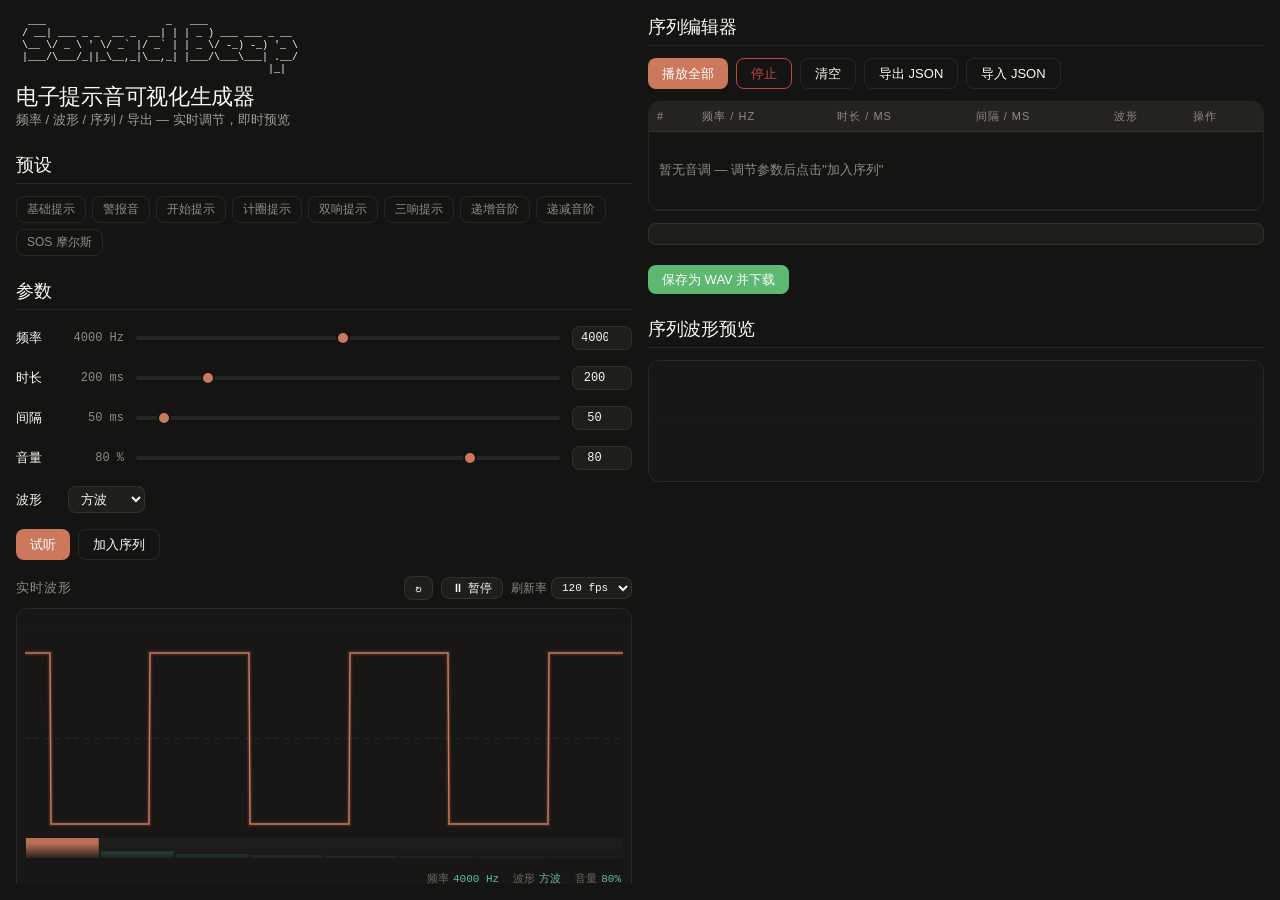
==== index.html @ a67d490d "Add manual refresh button + fix spectrum bar overlap (bottom margin 56px)" ====
<!DOCTYPE html>
<html lang="zh-CN">
<head>
  <meta charset="UTF-8">
  <meta name="viewport" content="width=device-width, initial-scale=1.0">
  <title>一种基于原生 Web 技术的电子提示音生成器</title>
  <link rel="stylesheet" href="style.css">
</head>
<body>
  <main class="app-layout">

    <div class="panel panel-left" id="panelLeft">

      <header class="panel-header">
        <pre class="ascii-logo">
  ___                    _   ___
 / __| ___ _ _  __ _  __| | | _ ) ___ ___ _ __
 \__ \/ _ \ ' \/ _` |/ _` | | _ \/ -_) -_) '_ \
 |___/\___/_||_\__,_|\__,_| |___/\___\___| .__/
                                          |_|
</pre>
        <p class="subtitle">电子提示音可视化生成器</p>
        <p class="subtitle-desc">频率 / 波形 / 序列 / 导出 — 实时调节，即时预览</p>
      </header>

      <div class="panel-section presets-section">
        <h2>预设</h2>
        <hr>
        <div class="preset-buttons" id="presetButtons"></div>
      </div>

      <div class="panel-section params-section">
        <h2>参数</h2>
        <hr>

        <div class="param-group">
          <label class="param-row" for="freq">
            <span class="param-key">频率</span>
            <span class="param-val" id="freqVal">4000 Hz</span>
            <input type="range" id="freq" min="200" max="8000" value="4000" step="10">
            <input type="number" id="freqNum" min="200" max="8000" value="4000" class="param-num">
          </label>
        </div>

        <div class="param-group">
          <label class="param-row" for="duration">
            <span class="param-key">时长</span>
            <span class="param-val" id="durVal">200 ms</span>
            <input type="range" id="duration" min="50" max="1000" value="200" step="10">
            <input type="number" id="durationNum" min="50" max="1000" value="200" class="param-num">
          </label>
        </div>

        <div class="param-group">
          <label class="param-row" for="gap">
            <span class="param-key">间隔</span>
            <span class="param-val" id="gapVal">50 ms</span>
            <input type="range" id="gap" min="0" max="1000" value="50" step="10">
            <input type="number" id="gapNum" min="0" max="1000" value="50" class="param-num">
          </label>
        </div>

        <div class="param-group">
          <label class="param-row" for="volume">
            <span class="param-key">音量</span>
            <span class="param-val" id="volVal">80 %</span>
            <input type="range" id="volume" min="1" max="100" value="80" step="1">
            <input type="number" id="volumeNum" min="1" max="100" value="80" class="param-num">
          </label>
        </div>

        <div class="param-group">
          <label class="param-row" for="waveType">
            <span class="param-key">波形</span>
            <select id="waveType">
              <option value="square">方波</option>
              <option value="sine">正弦波</option>
              <option value="sawtooth">锯齿波</option>
              <option value="triangle">三角波</option>
            </select>
          </label>
        </div>

        <div class="btn-row">
          <button id="btnPreviewSingle" class="btn-primary">试听</button>
          <button id="btnAddToSequence" class="btn-secondary">加入序列</button>
        </div>

        <div class="live-wave-section">
          <div class="live-wave-header">
            <h3>实时波形</h3>
            <div class="live-wave-controls">
              <button id="btnLiveRefresh" class="live-ctrl-btn" title="手动刷新">
                <span class="refresh-icon">↻</span>
              </button>
              <button id="btnLivePause" class="live-ctrl-btn" title="暂停/继续">
                <span class="pause-icon" id="pauseIcon">⏸</span>
                <span class="pause-label" id="pauseLabel">暂停</span>
              </button>
              <label class="live-fps-control">
                <span class="live-fps-label">刷新率</span>
                <select id="liveFpsSelect">
                  <option value="15">15 fps</option>
                  <option value="24">24 fps</option>
                  <option value="30">30 fps</option>
                  <option value="45">45 fps</option>
                  <option value="60">60 fps</option>
                  <option value="90">90 fps</option>
                  <option value="120" selected>120 fps</option>
                </select>
              </label>
            </div>
          </div>
          <div class="live-wave-container" id="liveWaveContainer">
            <canvas id="liveWaveCanvas"></canvas>
            <div class="live-wave-overlay" id="liveWaveOverlay">
              <span class="live-wave-state" id="liveWaveState">初始化中...</span>
            </div>
            <div class="live-wave-params" id="liveWaveParams">
              <div class="param-row-top">
                <span class="lwp-item"><span class="lwp-key">频率</span><span class="lwp-val" id="lwpFreq">4000 Hz</span></span>
                <span class="lwp-item"><span class="lwp-key">波形</span><span class="lwp-val" id="lwpWave">方波</span></span>
                <span class="lwp-item"><span class="lwp-key">音量</span><span class="lwp-val" id="lwpVol">80%</span></span>
              </div>
              <div class="param-row-bottom">
                <span class="lwp-item"><span class="lwp-key">时长</span><span class="lwp-val" id="lwpDur">200 ms</span></span>
                <span class="lwp-item"><span class="lwp-key">间隔</span><span class="lwp-val" id="lwpGap">50 ms</span></span>
                <span class="lwp-item"><span class="lwp-key">FPS</span><span class="lwp-val" id="lwpFps">30</span></span>
              </div>
            </div>
          </div>
        </div>
      </div>
    </div>

    <div class="panel panel-right" id="panelRight">

      <div class="panel-section sequence-section">
        <h2>序列编辑器</h2>
        <hr>

        <div class="btn-row btn-row-toolbar">
          <button id="btnPlayAll" class="btn-primary">播放全部</button>
          <button id="btnStopAll" class="btn-danger">停止</button>
          <button id="btnClearSequence" class="btn-secondary">清空</button>
          <button id="btnExportJSON" class="btn-secondary">导出 JSON</button>
          <button id="btnImportJSON" class="btn-secondary">导入 JSON</button>
          <input type="file" id="importFile" accept=".json" style="display:none">
        </div>

        <div class="table-wrap">
          <table id="sequenceTable">
            <thead>
              <tr>
                <th>#</th>
                <th>频率 / Hz</th>
                <th>时长 / ms</th>
                <th>间隔 / ms</th>
                <th>波形</th>
                <th>操作</th>
              </tr>
            </thead>
            <tbody id="sequenceBody">
              <tr class="empty-row"><td colspan="6">暂无音调 — 调节参数后点击"加入序列"</td></tr>
            </tbody>
          </table>
        </div>

        <div class="seq-footer" id="sequenceSummary"></div>

        <button id="btnSavePattern" class="btn-success">保存为 WAV 并下载</button>
      </div>

      <div class="panel-section waveform-section">
        <h2>序列波形预览</h2>
        <hr>
        <div class="waveform-container" id="seqWaveformContainer">
          <canvas id="waveformCanvas"></canvas>
          <div class="progress-bar" id="waveformProgress"></div>
        </div>
      </div>

    </div>

  </main>

  <script src="app.js"></script>
</body>
</html>
---- style.css ----
* {
  margin: 0;
  padding: 0;
  box-sizing: border-box;
}

:root {
  --canvas: #141413;
  --surface-soft: #1f1e1b;
  --surface-card: #252320;
  --surface-dark: #181715;
  --surface-dark-elevated: #252320;

  --ink: #faf9f5;
  --body-strong: #d4d1c8;
  --body: #a09d96;
  --muted: #8e8b82;
  --muted-soft: #6c6a64;

  --primary: #cc785c;
  --primary-active: #a9583e;
  --primary-disabled: #3d3630;

  --hairline: rgba(250, 249, 245, 0.08);
  --hairline-soft: rgba(250, 249, 245, 0.05);
  --hairline-strong: rgba(250, 249, 245, 0.14);

  --accent-teal: #5db8a6;
  --accent-amber: #e8a55a;

  --on-primary: #ffffff;
  --on-dark: #faf9f5;
  --on-dark-soft: #a09d96;

  --success: #5db872;
  --warning: #d4a017;
  --error: #c64545;

  --radius-xs: 4px;
  --radius-sm: 6px;
  --radius-md: 8px;
  --radius-lg: 12px;
  --radius-xl: 16px;
  --radius-pill: 9999px;

  --spacing-xs: 8px;
  --spacing-sm: 12px;
  --spacing-md: 16px;
  --spacing-lg: 24px;
  --spacing-xl: 32px;

  --font-display: "Cormorant Garamond", "Tiempos Headline", "Georgia", "Times New Roman", serif;
  --font-body: "Inter", -apple-system, BlinkMacSystemFont, "Segoe UI", Roboto, sans-serif;
  --font-code: "JetBrains Mono", ui-monospace, SFMono-Regular, "Cascadia Code", Consolas, "Liberation Mono", monospace;
}

html {
  height: 100%;
}

body {
  font-family: var(--font-body);
  font-size: 14px;
  font-weight: 400;
  line-height: 1.55;
  color: var(--body);
  background: var(--canvas);
  height: 100%;
  overflow: hidden;
  -webkit-font-smoothing: antialiased;
  -moz-osx-font-smoothing: grayscale;
}

.app-layout {
  display: grid;
  grid-template-columns: 1fr 1fr;
  grid-template-rows: 1fr;
  height: 100vh;
  max-height: 100vh;
  gap: var(--spacing-md);
  padding: var(--spacing-md);
  overflow: hidden;
}

.panel {
  display: flex;
  flex-direction: column;
  overflow-y: auto;
  overflow-x: hidden;
  min-height: 0;
  scrollbar-width: thin;
  scrollbar-color: var(--hairline-strong) transparent;
}

.panel::-webkit-scrollbar {
  width: 5px;
}

.panel::-webkit-scrollbar-track {
  background: transparent;
}

.panel::-webkit-scrollbar-thumb {
  background: var(--hairline-strong);
  border-radius: var(--radius-pill);
}

.panel::-webkit-scrollbar-thumb:hover {
  background: var(--muted-soft);
}

.panel-header {
  margin-bottom: var(--spacing-lg);
}

.ascii-logo {
  font-family: var(--font-code);
  font-size: 10px;
  line-height: 1.2;
  color: var(--ink);
  margin-bottom: 8px;
  white-space: pre;
  overflow-x: auto;
  user-select: none;
}

.subtitle {
  font-family: var(--font-display);
  font-size: 22px;
  font-weight: 400;
  line-height: 1.2;
  letter-spacing: -0.3px;
  color: var(--ink);
}

.subtitle-desc {
  font-family: var(--font-body);
  font-size: 13px;
  color: var(--body);
  line-height: 1.5;
}

.panel-section {
  margin-bottom: var(--spacing-lg);
  flex-shrink: 0;
}

.panel-section:last-child {
  margin-bottom: 0;
}

hr {
  border: none;
  border-top: 1px solid var(--hairline);
  margin: 6px 0 12px;
}

h2 {
  font-family: var(--font-display);
  font-size: 18px;
  font-weight: 400;
  line-height: 1.3;
  letter-spacing: -0.3px;
  color: var(--ink);
}

h3 {
  font-family: var(--font-body);
  font-size: 13px;
  font-weight: 500;
  color: var(--muted);
  text-transform: uppercase;
  letter-spacing: 1px;
  margin-bottom: var(--spacing-xs);
}

.preset-buttons {
  display: flex;
  flex-wrap: wrap;
  gap: 6px;
}

.preset-btn {
  padding: 4px 10px;
  font-family: var(--font-body);
  font-size: 12px;
  font-weight: 500;
  line-height: 1.4;
  color: var(--muted);
  background: transparent;
  border: 1px solid var(--hairline);
  border-radius: var(--radius-md);
  cursor: pointer;
  white-space: nowrap;
  transition: background 0.15s, color 0.15s, border-color 0.15s;
}

.preset-btn:hover {
  border-color: var(--hairline-strong);
  color: var(--ink);
  background: var(--surface-soft);
}

.preset-btn.active {
  border-color: var(--primary);
  color: var(--on-primary);
  background: var(--primary);
}

.param-group {
  margin-bottom: var(--spacing-xs);
}

.param-row {
  display: flex;
  align-items: center;
  gap: var(--spacing-sm);
  padding: 4px 0;
  cursor: default;
}

.param-key {
  font-family: var(--font-body);
  font-size: 13px;
  font-weight: 500;
  color: var(--ink);
  min-width: 40px;
  white-space: nowrap;
}

.param-val {
  font-family: var(--font-code);
  font-size: 12px;
  color: var(--muted);
  min-width: 56px;
  text-align: right;
}

.param-row input[type="range"] {
  flex: 1;
  height: 4px;
  -webkit-appearance: none;
  appearance: none;
  background: var(--hairline);
  border-radius: 2px;
  outline: none;
  cursor: pointer;
  min-width: 60px;
}

.param-row input[type="range"]::-webkit-slider-thumb {
  -webkit-appearance: none;
  width: 14px;
  height: 14px;
  border-radius: 50%;
  background: var(--primary);
  cursor: pointer;
  border: 2px solid var(--canvas);
}

.param-row input[type="range"]::-moz-range-thumb {
  width: 14px;
  height: 14px;
  border-radius: 50%;
  background: var(--primary);
  cursor: pointer;
  border: 2px solid var(--canvas);
}

.param-num {
  width: 60px;
  padding: 4px 8px;
  font-family: var(--font-code);
  font-size: 12px;
  color: var(--ink);
  background: var(--surface-soft);
  border: 1px solid var(--hairline);
  border-radius: var(--radius-md);
  text-align: center;
  outline: none;
}

.param-num:focus {
  background: var(--surface-card);
  border-color: var(--primary);
}

.param-row select {
  padding: 4px 8px;
  font-family: var(--font-body);
  font-size: 13px;
  color: var(--ink);
  background: var(--surface-soft);
  border: 1px solid var(--hairline);
  border-radius: var(--radius-md);
  outline: none;
  cursor: pointer;
}

.param-row select:focus {
  background: var(--surface-card);
  border-color: var(--primary);
}

.btn-row {
  display: flex;
  gap: var(--spacing-xs);
  margin-top: var(--spacing-sm);
  flex-wrap: wrap;
}

.btn-row-toolbar {
  margin-top: 0;
  margin-bottom: var(--spacing-sm);
}

button {
  font-family: var(--font-body);
  font-size: 13px;
  font-weight: 500;
  line-height: 1;
  padding: 8px 14px;
  border: none;
  border-radius: var(--radius-md);
  cursor: pointer;
  white-space: nowrap;
  transition: background 0.15s, color 0.15s;
}

button:disabled {
  opacity: 0.35;
  cursor: not-allowed;
}

.btn-primary {
  background: var(--primary);
  color: var(--on-primary);
}

.btn-primary:hover {
  background: var(--primary-active);
}

.btn-primary:active {
  background: var(--primary-active);
}

.btn-secondary {
  background: var(--canvas);
  color: var(--ink);
  border: 1px solid var(--hairline);
}

.btn-secondary:hover {
  background: var(--surface-soft);
  border-color: var(--hairline-strong);
}

.btn-secondary:active {
  background: var(--surface-card);
}

.btn-danger {
  background: var(--canvas);
  color: var(--error);
  border: 1px solid var(--error);
}

.btn-danger:hover {
  background: var(--error);
  color: var(--on-primary);
}

.btn-success {
  background: var(--success);
  color: var(--on-primary);
  margin-top: var(--spacing-xs);
}

.btn-success:hover {
  background: #4ca65e;
}

.btn-small {
  padding: 3px 8px;
  font-size: 12px;
}

.table-wrap {
  overflow-x: auto;
  margin-bottom: var(--spacing-sm);
  max-height: 300px;
  overflow-y: auto;
  border: 1px solid var(--hairline);
  border-radius: var(--radius-lg);
}

#sequenceTable {
  width: 100%;
  border-collapse: collapse;
  font-family: var(--font-body);
  font-size: 13px;
  color: var(--body);
}

#sequenceTable thead {
  position: sticky;
  top: 0;
  z-index: 1;
}

#sequenceTable th {
  background: var(--surface-card);
  color: var(--muted);
  font-weight: 500;
  font-size: 11px;
  letter-spacing: 1px;
  text-transform: uppercase;
  padding: 6px 8px;
  text-align: left;
  border-bottom: 1px solid var(--hairline-strong);
  white-space: nowrap;
}

#sequenceTable td {
  padding: 5px 6px;
  border-bottom: 1px solid var(--hairline);
  vertical-align: middle;
}

#sequenceTable td input {
  width: 64px;
  padding: 3px 6px;
  font-family: var(--font-code);
  font-size: 12px;
  color: var(--ink);
  background: var(--surface-soft);
  border: 1px solid var(--hairline);
  border-radius: var(--radius-md);
  text-align: center;
  outline: none;
}

#sequenceTable td input:focus {
  border-color: var(--primary);
  background: var(--surface-card);
}

#sequenceTable td select {
  padding: 3px 4px;
  font-family: var(--font-body);
  font-size: 12px;
  color: var(--ink);
  background: var(--surface-soft);
  border: 1px solid var(--hairline);
  border-radius: var(--radius-md);
  outline: none;
}

#sequenceTable td select:focus {
  border-color: var(--primary);
}

#sequenceTable .row-actions {
  display: flex;
  gap: 3px;
}

#sequenceTable .empty-row td {
  text-align: left;
  color: var(--muted);
  padding: 28px 10px;
  font-size: 13px;
  font-family: var(--font-body);
}

#sequenceTable tr:hover td {
  background: var(--surface-soft);
}

.seq-footer {
  font-size: 13px;
  color: var(--body);
  margin-bottom: var(--spacing-sm);
  padding: 10px 14px;
  background: var(--surface-soft);
  border: 1px solid var(--hairline);
  border-radius: var(--radius-md);
}

.seq-footer span {
  color: var(--accent-amber);
  font-weight: 500;
}

.live-wave-section {
  margin-top: var(--spacing-md);
}

.live-wave-header {
  display: flex;
  align-items: center;
  justify-content: space-between;
  margin-bottom: var(--spacing-xs);
}

.live-wave-header h3 {
  margin-bottom: 0;
}

.live-wave-controls {
  display: flex;
  align-items: center;
  gap: var(--spacing-xs);
}

.live-ctrl-btn {
  display: inline-flex;
  align-items: center;
  justify-content: center;
  gap: 4px;
  padding: 4px 10px;
  font-family: var(--font-body);
  font-size: 12px;
  font-weight: 500;
  color: var(--ink);
  background: var(--surface-soft);
  border: 1px solid var(--hairline);
  border-radius: var(--radius-md);
  cursor: pointer;
  transition: background 0.15s, border-color 0.15s;
  line-height: 1;
  white-space: nowrap;
}

.live-ctrl-btn:hover {
  background: var(--surface-card);
  border-color: var(--hairline-strong);
}

.live-ctrl-btn.paused {
  border-color: var(--accent-amber);
  color: var(--accent-amber);
  background: rgba(232, 165, 90, 0.08);
}

.pause-icon {
  font-size: 12px;
  line-height: 1;
}

.pause-label {
  font-size: 12px;
}

.refresh-icon {
  font-size: 14px;
  line-height: 1;
}

.live-fps-control {
  display: inline-flex;
  align-items: center;
  gap: 4px;
  font-family: var(--font-body);
  font-size: 12px;
  color: var(--muted);
}

.live-fps-label {
  white-space: nowrap;
}

.live-fps-control select {
  padding: 3px 6px;
  font-family: var(--font-code);
  font-size: 11px;
  color: var(--ink);
  background: var(--surface-soft);
  border: 1px solid var(--hairline);
  border-radius: var(--radius-md);
  outline: none;
  cursor: pointer;
}

.live-fps-control select:focus {
  border-color: var(--primary);
  background: var(--surface-card);
}

.live-wave-container {
  position: relative;
  background: var(--surface-dark);
  border-radius: var(--radius-lg);
  border: 1px solid var(--hairline);
  overflow: hidden;
  min-height: 140px;
}

.live-wave-container canvas {
  display: block;
  width: 100%;
  height: auto;
}

.live-wave-overlay {
  position: absolute;
  top: 0;
  left: 0;
  right: 0;
  bottom: 0;
  display: flex;
  align-items: center;
  justify-content: center;
  pointer-events: none;
  transition: opacity 0.3s;
}

.live-wave-overlay.hidden {
  opacity: 0;
}

.live-wave-state {
  font-family: var(--font-code);
  font-size: 12px;
  color: var(--muted);
  background: var(--surface-dark-elevated);
  padding: 6px 14px;
  border-radius: var(--radius-pill);
  border: 1px solid var(--hairline);
}

.live-wave-state.error {
  color: var(--error);
  border-color: var(--error);
}

.live-wave-params {
  position: absolute;
  bottom: 0;
  left: 0;
  right: 0;
  background: linear-gradient(to bottom, rgba(24, 23, 21, 0), rgba(24, 23, 21, 0.85) 20%, rgba(24, 23, 21, 0.95));
  padding: 28px 10px 8px;
  pointer-events: none;
  display: flex;
  flex-direction: column;
  gap: 3px;
  opacity: 0;
  transition: opacity 0.3s;
  z-index: 2;
}

.live-wave-params.visible {
  opacity: 1;
}

.param-row-top,
.param-row-bottom {
  display: flex;
  justify-content: flex-end;
  gap: 14px;
}

.lwp-item {
  display: inline-flex;
  align-items: baseline;
  gap: 4px;
  font-family: var(--font-code);
  font-size: 11px;
  white-space: nowrap;
}

.lwp-key {
  color: var(--muted-soft);
  font-weight: 400;
}

.lwp-val {
  color: var(--accent-teal);
  font-weight: 500;
}

.waveform-container {
  position: relative;
  background: var(--surface-dark);
  border-radius: var(--radius-lg);
  border: 1px solid var(--hairline);
  overflow: hidden;
  min-height: 120px;
}

.waveform-container canvas {
  display: block;
  width: 100%;
  height: auto;
}

.progress-bar {
  position: absolute;
  top: 0;
  bottom: 0;
  width: 2px;
  background: var(--primary);
  opacity: 0;
  pointer-events: none;
  transition: opacity 0.1s;
}

.progress-bar.visible {
  opacity: 1;
}

@media (min-width: 1400px) {
  .app-layout {
    grid-template-columns: 480px 1fr;
    gap: var(--spacing-lg);
    padding: var(--spacing-lg);
  }
}

@media (max-width: 1399px) and (min-width: 900px) {
  .app-layout {
    grid-template-columns: 1fr 1fr;
    gap: var(--spacing-md);
    padding: var(--spacing-md);
  }
}

@media (max-width: 899px) {
  html {
    height: auto;
  }

  body {
    height: auto;
    overflow: auto;
  }

  .app-layout {
    grid-template-columns: 1fr;
    grid-template-rows: auto;
    height: auto;
    max-height: none;
    gap: var(--spacing-lg);
    padding: var(--spacing-md);
    overflow: visible;
  }

  .panel {
    overflow-y: visible;
    min-height: auto;
    max-height: none;
  }

  .panel-left {
    padding-bottom: var(--spacing-md);
    border-bottom: 1px solid var(--hairline);
  }

  .table-wrap {
    max-height: 240px;
  }

  .live-wave-container {
    min-height: 120px;
  }

  .waveform-container {
    min-height: 100px;
  }
}

@media (max-width: 500px) {
  .app-layout {
    padding: var(--spacing-sm);
    gap: var(--spacing-md);
  }

  .ascii-logo {
    font-size: 8px;
  }

  .subtitle {
    font-size: 18px;
  }

  .subtitle-desc {
    font-size: 12px;
  }

  h2 {
    font-size: 16px;
  }

  .param-row {
    flex-wrap: wrap;
    gap: var(--spacing-xs);
  }

  .param-val {
    text-align: left;
    min-width: auto;
  }

  .param-row input[type="range"] {
    min-width: 60px;
    order: 1;
    flex-basis: 100%;
  }

  .btn-row {
    flex-direction: column;
    align-items: stretch;
  }

  .btn-row button {
    width: 100%;
  }

  .live-wave-container {
    min-height: 100px;
  }

  .waveform-container {
    min-height: 80px;
  }

  .table-wrap {
    max-height: 200px;
  }

  #sequenceTable td input {
    width: 52px;
  }
}

@media (max-height: 700px) {
  .ascii-logo {
    font-size: 8px;
    margin-bottom: 4px;
  }

  .subtitle {
    font-size: 16px;
  }

  .subtitle-desc {
    font-size: 11px;
  }

  .panel-header {
    margin-bottom: var(--spacing-sm);
  }

  .panel-section {
    margin-bottom: var(--spacing-sm);
  }

  .preset-btn {
    padding: 3px 8px;
    font-size: 11px;
  }

  .param-row {
    padding: 2px 0;
  }

  h2 {
    font-size: 15px;
  }

  hr {
    margin: 4px 0 8px;
  }

  .live-wave-container {
    min-height: 100px;
  }

  .waveform-container {
    min-height: 80px;
  }

  .table-wrap {
    max-height: 180px;
  }
}
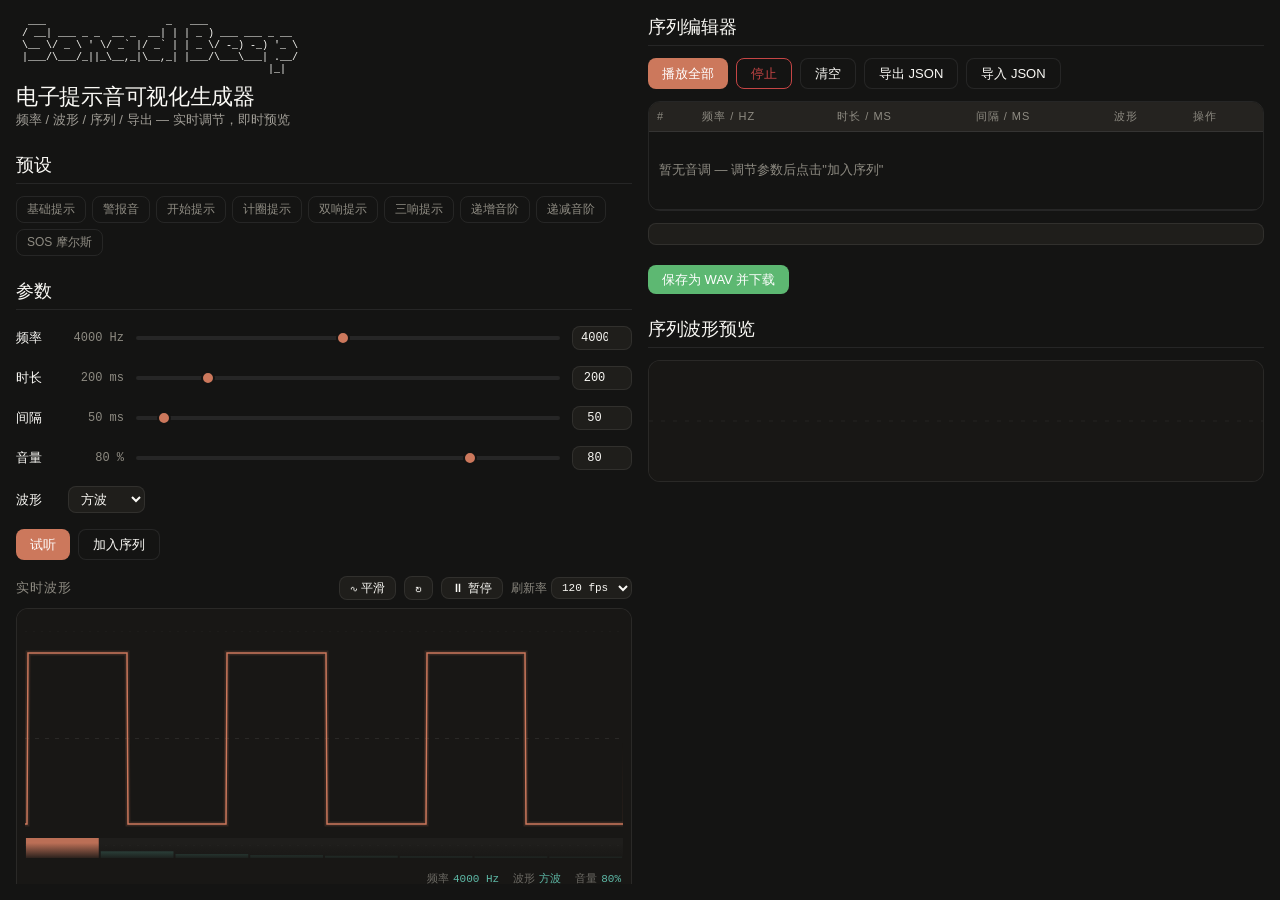
==== commit 8bf76423: "Add smooth scrolling toggle with frame blending for live waveform" ====
--- a/index.html
+++ b/index.html
@@ -90,6 +90,10 @@
           <div class="live-wave-header">
             <h3>实时波形</h3>
             <div class="live-wave-controls">
+              <button id="btnLiveSmooth" class="live-ctrl-btn" title="平滑滚动">
+                <span class="smooth-icon">∿</span>
+                <span class="smooth-label" id="smoothLabel">平滑</span>
+              </button>
               <button id="btnLiveRefresh" class="live-ctrl-btn" title="手动刷新">
                 <span class="refresh-icon">↻</span>
               </button>
--- a/style.css
+++ b/style.css
@@ -556,6 +556,21 @@
 .refresh-icon {
   font-size: 14px;
   line-height: 1;
+}
+
+.smooth-icon {
+  font-size: 14px;
+  line-height: 1;
+}
+
+.smooth-label {
+  font-size: 12px;
+}
+
+.live-ctrl-btn.smooth-active {
+  border-color: var(--accent-teal);
+  color: var(--accent-teal);
+  background: rgba(93, 184, 166, 0.08);
 }
 
 .live-fps-control {
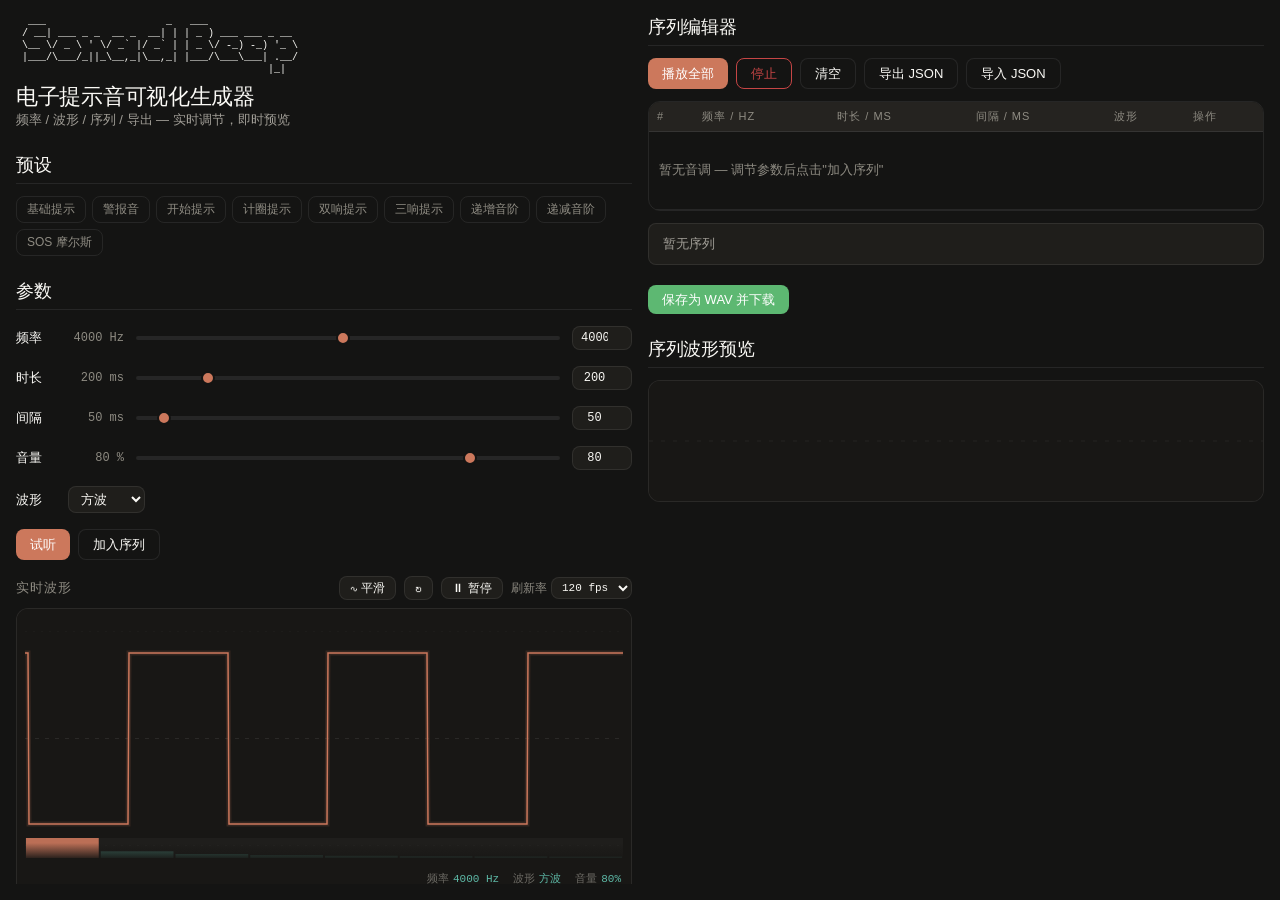
==== commit 5eda0e41: "Add 0.5fps and 1fps options to live waveform refresh rate" ====
--- a/index.html
+++ b/index.html
@@ -104,6 +104,8 @@
               <label class="live-fps-control">
                 <span class="live-fps-label">刷新率</span>
                 <select id="liveFpsSelect">
+                  <option value="0.5">0.5 fps</option>
+                  <option value="1">1 fps</option>
                   <option value="15">15 fps</option>
                   <option value="24">24 fps</option>
                   <option value="30">30 fps</option>
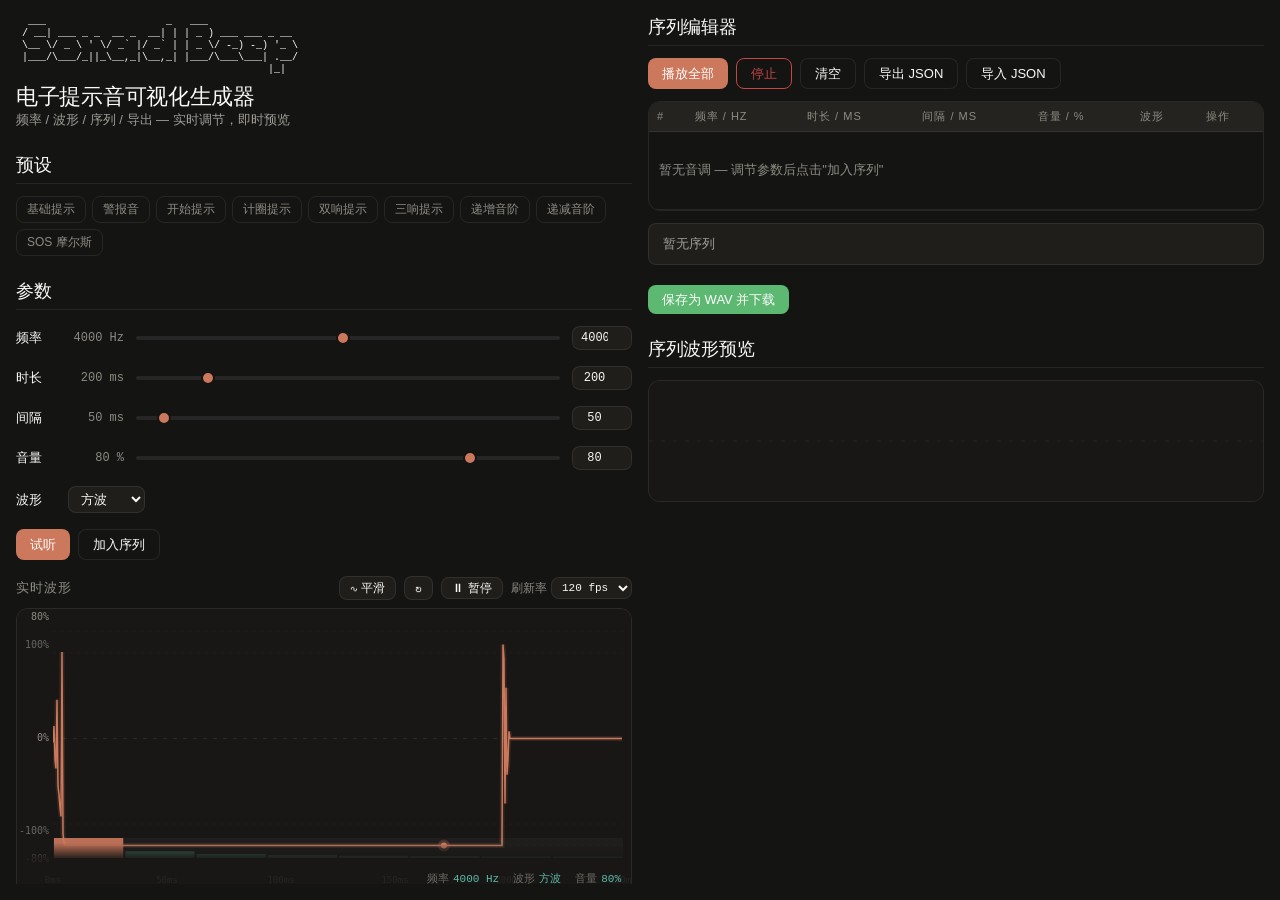
==== commit 61574164: "Refactor: single-tone cycle waveform with attack/release envelope, absolute time axis" ====
--- a/index.html
+++ b/index.html
@@ -162,12 +162,13 @@
                 <th>频率 / Hz</th>
                 <th>时长 / ms</th>
                 <th>间隔 / ms</th>
+                <th>音量 / %</th>
                 <th>波形</th>
                 <th>操作</th>
               </tr>
             </thead>
             <tbody id="sequenceBody">
-              <tr class="empty-row"><td colspan="6">暂无音调 — 调节参数后点击"加入序列"</td></tr>
+              <tr class="empty-row"><td colspan="7">暂无音调 — 调节参数后点击"加入序列"</td></tr>
             </tbody>
           </table>
         </div>
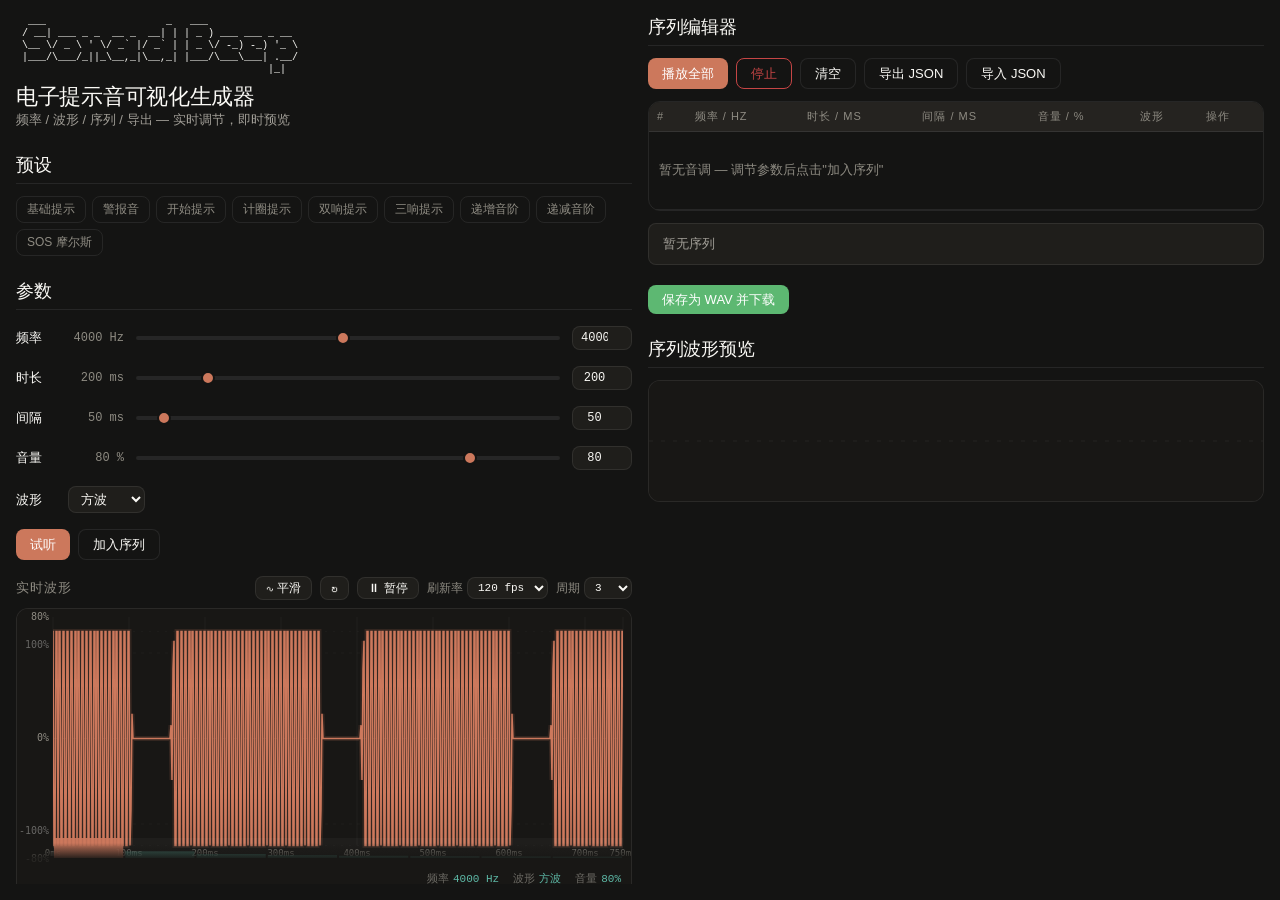
==== commit 8a10ddb7: "Add adjustable cycle count selector (1/2/3/5/10 cycles)" ====
--- a/index.html
+++ b/index.html
@@ -115,6 +115,16 @@
                   <option value="120" selected>120 fps</option>
                 </select>
               </label>
+              <label class="live-fps-control">
+                <span class="live-fps-label">周期</span>
+                <select id="liveCyclesSelect">
+                  <option value="1">1</option>
+                  <option value="2">2</option>
+                  <option value="3" selected>3</option>
+                  <option value="5">5</option>
+                  <option value="10">10</option>
+                </select>
+              </label>
             </div>
           </div>
           <div class="live-wave-container" id="liveWaveContainer">
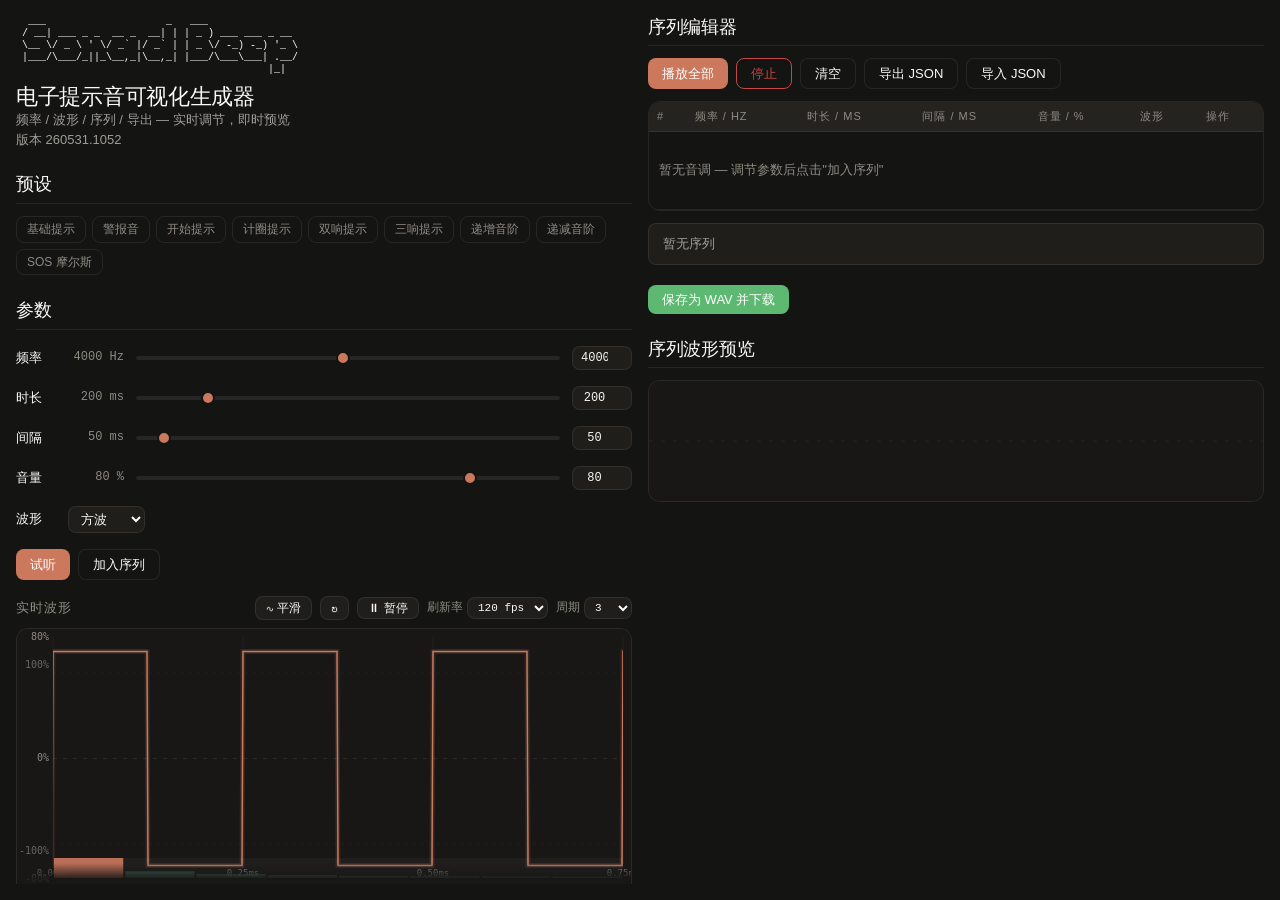
==== commit cae27544: "fix: waveform rendering, smooth scroll, and audio node cleanup" ====
--- a/index.html
+++ b/index.html
@@ -21,6 +21,7 @@
 </pre>
         <p class="subtitle">电子提示音可视化生成器</p>
         <p class="subtitle-desc">频率 / 波形 / 序列 / 导出 — 实时调节，即时预览</p>
+        <p class="subtitle-desc">版本 260531.1052</p>
       </header>
 
       <div class="panel-section presets-section">
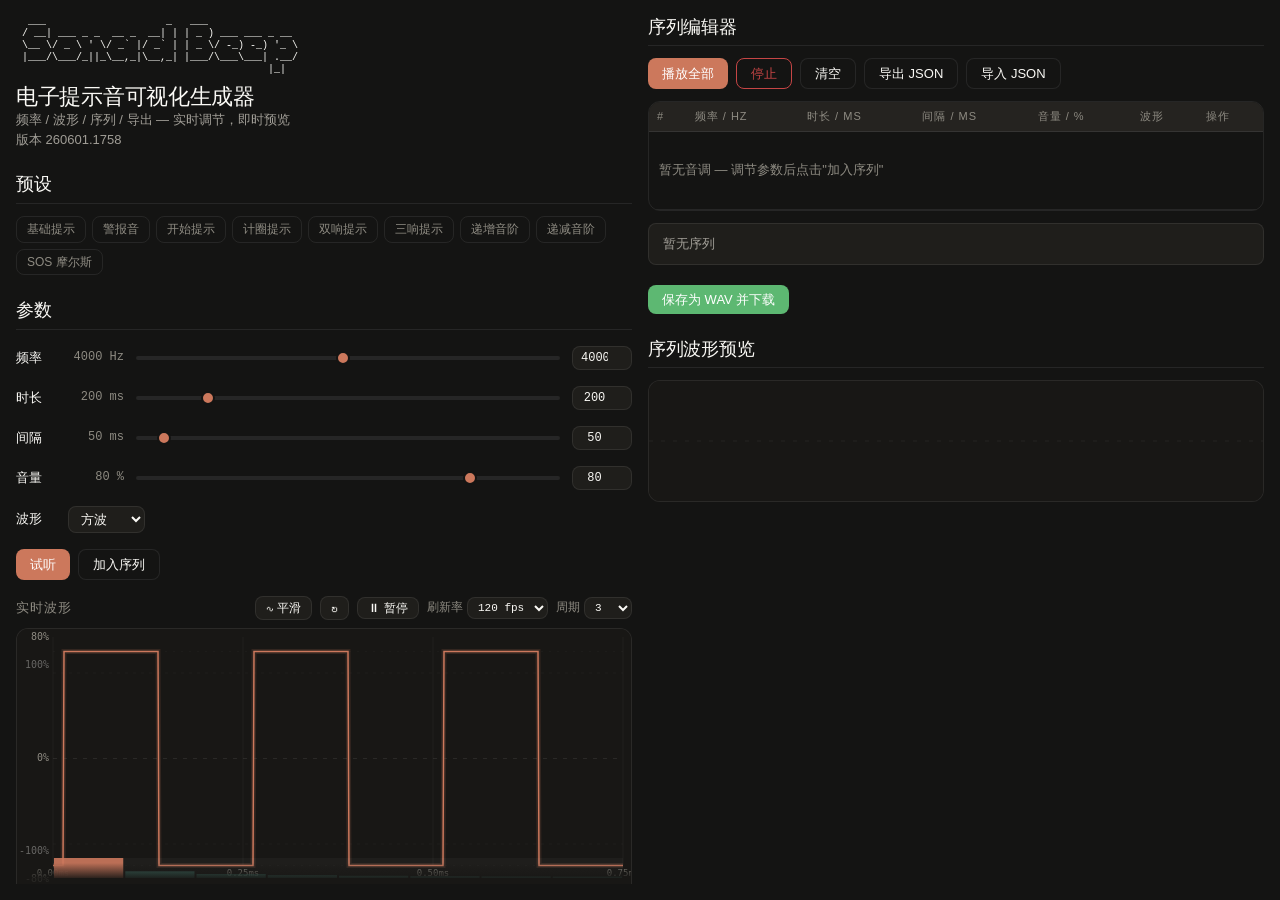
==== commit ba87efa8: "fix: smooth mode cursor tracking, random jitter refresh, low-fps gap fix; bump v260601.1758" ====
--- a/index.html
+++ b/index.html
@@ -21,7 +21,7 @@
 </pre>
         <p class="subtitle">电子提示音可视化生成器</p>
         <p class="subtitle-desc">频率 / 波形 / 序列 / 导出 — 实时调节，即时预览</p>
-        <p class="subtitle-desc">版本 260531.1052</p>
+        <p class="subtitle-desc">版本 260601.1758</p>
       </header>
 
       <div class="panel-section presets-section">
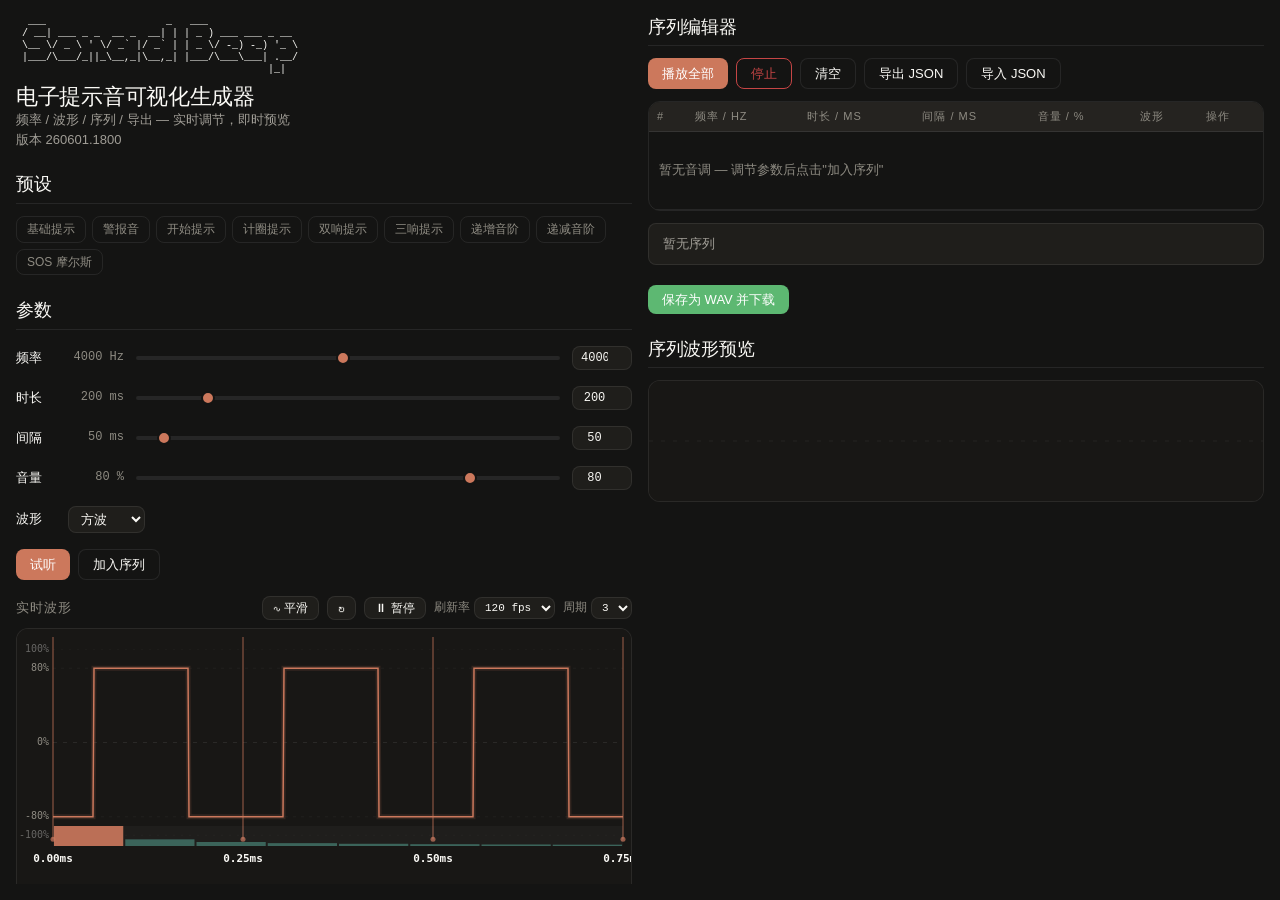
==== commit b651efcb: "chore: remove dead code - unused functions, variables, CSS vars, and HTML IDs" ====
--- a/index.html
+++ b/index.html
@@ -9,7 +9,7 @@
 <body>
   <main class="app-layout">
 
-    <div class="panel panel-left" id="panelLeft">
+    <div class="panel panel-left">
 
       <header class="panel-header">
         <pre class="ascii-logo">
@@ -21,7 +21,7 @@
 </pre>
         <p class="subtitle">电子提示音可视化生成器</p>
         <p class="subtitle-desc">频率 / 波形 / 序列 / 导出 — 实时调节，即时预览</p>
-        <p class="subtitle-desc">版本 260601.1758</p>
+        <p class="subtitle-desc">版本 260601.1800</p>
       </header>
 
       <div class="panel-section presets-section">
@@ -123,12 +123,11 @@
                   <option value="2">2</option>
                   <option value="3" selected>3</option>
                   <option value="5">5</option>
-                  <option value="10">10</option>
                 </select>
               </label>
             </div>
           </div>
-          <div class="live-wave-container" id="liveWaveContainer">
+          <div class="live-wave-container">
             <canvas id="liveWaveCanvas"></canvas>
             <div class="live-wave-overlay" id="liveWaveOverlay">
               <span class="live-wave-state" id="liveWaveState">初始化中...</span>
@@ -150,7 +149,7 @@
       </div>
     </div>
 
-    <div class="panel panel-right" id="panelRight">
+    <div class="panel panel-right">
 
       <div class="panel-section sequence-section">
         <h2>序列编辑器</h2>
@@ -192,7 +191,7 @@
       <div class="panel-section waveform-section">
         <h2>序列波形预览</h2>
         <hr>
-        <div class="waveform-container" id="seqWaveformContainer">
+        <div class="waveform-container">
           <canvas id="waveformCanvas"></canvas>
           <div class="progress-bar" id="waveformProgress"></div>
         </div>
--- a/style.css
+++ b/style.css
@@ -29,25 +29,19 @@
   --accent-amber: #e8a55a;
 
   --on-primary: #ffffff;
-  --on-dark: #faf9f5;
-  --on-dark-soft: #a09d96;
 
   --success: #5db872;
-  --warning: #d4a017;
   --error: #c64545;
 
-  --radius-xs: 4px;
   --radius-sm: 6px;
   --radius-md: 8px;
   --radius-lg: 12px;
-  --radius-xl: 16px;
   --radius-pill: 9999px;
 
   --spacing-xs: 8px;
   --spacing-sm: 12px;
   --spacing-md: 16px;
   --spacing-lg: 24px;
-  --spacing-xl: 32px;
 
   --font-display: "Cormorant Garamond", "Tiempos Headline", "Georgia", "Times New Roman", serif;
   --font-body: "Inter", -apple-system, BlinkMacSystemFont, "Segoe UI", Roboto, sans-serif;
@@ -488,11 +482,6 @@
   border-radius: var(--radius-md);
 }
 
-.seq-footer span {
-  color: var(--accent-amber);
-  font-weight: 500;
-}
-
 .live-wave-section {
   margin-top: var(--spacing-md);
 }
